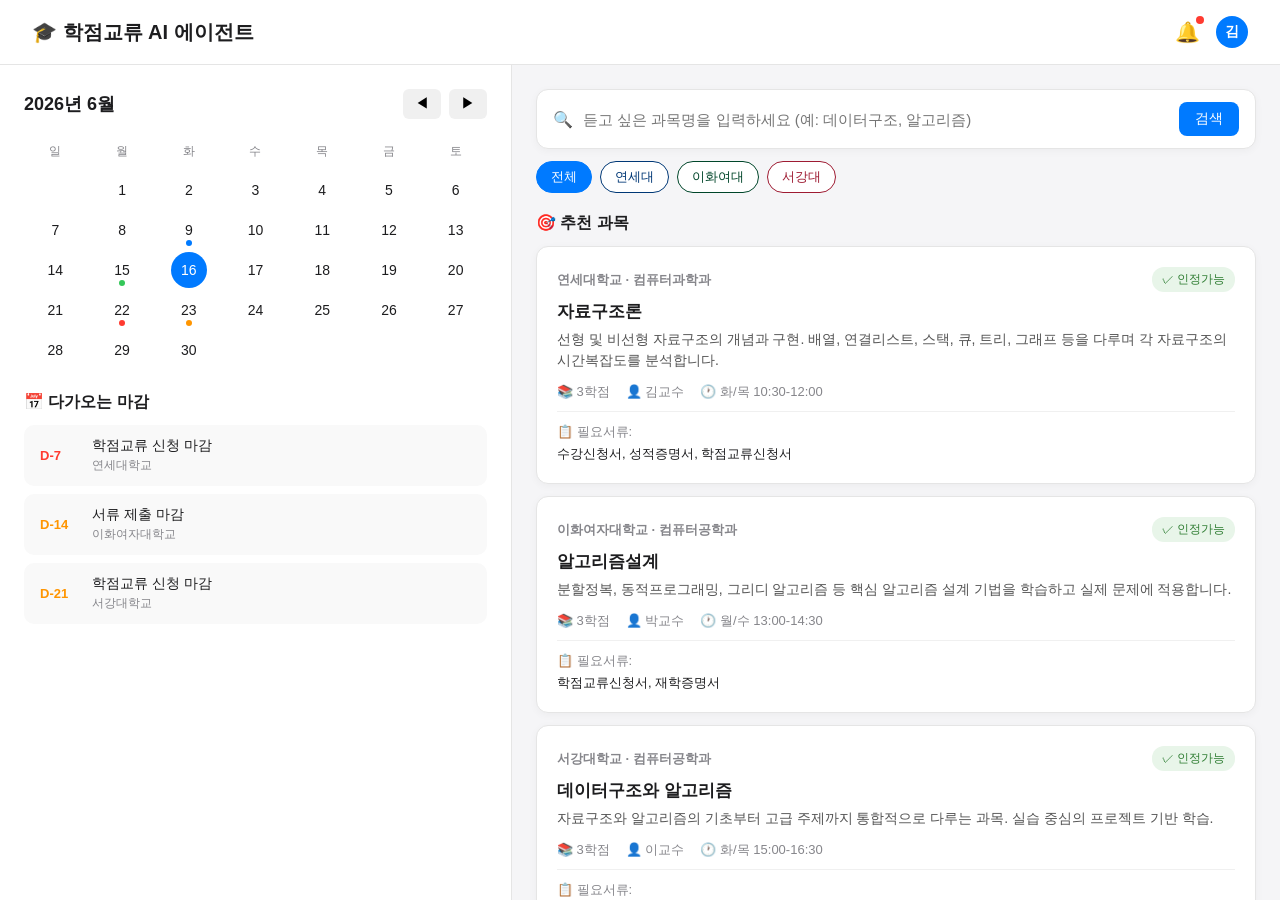
==== credit-exchange-ui.html @ 5b50c48b "first commit" ====
<!DOCTYPE html>
<html lang="ko">
<head>
  <meta charset="UTF-8">
  <meta name="viewport" content="width=device-width, initial-scale=1.0">
  <title>학점교류 AI 에이전트</title>
  <script src="https://mcp.figma.com/mcp/html-to-design/capture.js" async></script>
  <style>
    * { margin: 0; padding: 0; box-sizing: border-box; }
    body { font-family: -apple-system, BlinkMacSystemFont, 'Segoe UI', sans-serif; background: #f5f5f7; color: #1d1d1f; }
    
    .header {
      display: flex; align-items: center; justify-content: space-between;
      padding: 16px 32px; background: #fff; border-bottom: 1px solid #e5e5e5;
    }
    .header h1 { font-size: 20px; font-weight: 700; }
    .header-right { display: flex; align-items: center; gap: 16px; }
    .bell { position: relative; font-size: 20px; cursor: pointer; }
    .bell-badge { position: absolute; top: -4px; right: -4px; width: 8px; height: 8px; background: #ff3b30; border-radius: 50%; }
    .avatar { width: 32px; height: 32px; border-radius: 50%; background: #007aff; display: flex; align-items: center; justify-content: center; color: #fff; font-size: 14px; font-weight: 600; }

    .main { display: flex; height: calc(100vh - 65px); }

    /* Left Panel - Calendar */
    .left-panel { width: 40%; padding: 24px; background: #fff; border-right: 1px solid #e5e5e5; overflow-y: auto; }
    .calendar-header { display: flex; justify-content: space-between; align-items: center; margin-bottom: 16px; }
    .calendar-header h2 { font-size: 18px; font-weight: 600; }
    .calendar-nav { display: flex; gap: 8px; }
    .calendar-nav button { border: none; background: #f0f0f0; border-radius: 6px; padding: 6px 12px; cursor: pointer; font-size: 14px; }
    
    .calendar-grid { display: grid; grid-template-columns: repeat(7, 1fr); gap: 4px; margin-bottom: 24px; }
    .calendar-grid .day-label { text-align: center; font-size: 12px; color: #86868b; padding: 8px 0; font-weight: 500; }
    .calendar-grid .day { text-align: center; padding: 10px 4px; border-radius: 8px; font-size: 14px; position: relative; cursor: pointer; }
    .calendar-grid .day:hover { background: #f5f5f7; }
    .calendar-grid .day.today { background: #007aff; color: #fff; border-radius: 50%; width: 36px; height: 36px; display: flex; align-items: center; justify-content: center; margin: 0 auto; }
    .calendar-grid .day .dot { width: 6px; height: 6px; border-radius: 50%; position: absolute; bottom: 2px; left: 50%; transform: translateX(-50%); }
    .dot-red { background: #ff3b30; }
    .dot-blue { background: #007aff; }
    .dot-green { background: #34c759; }
    .dot-orange { background: #ff9500; }

    .deadlines h3 { font-size: 16px; font-weight: 600; margin-bottom: 12px; }
    .deadline-item { display: flex; align-items: center; gap: 12px; padding: 12px 16px; background: #f9f9f9; border-radius: 10px; margin-bottom: 8px; }
    .deadline-badge { font-size: 13px; font-weight: 700; color: #ff3b30; min-width: 40px; }
    .deadline-badge.soon { color: #ff9500; }
    .deadline-info { font-size: 14px; }
    .deadline-univ { font-size: 12px; color: #86868b; margin-top: 2px; }

    /* Right Panel */
    .right-panel { width: 60%; display: flex; flex-direction: column; padding: 24px; gap: 20px; overflow-y: auto; }

    .search-section { }
    .search-bar { display: flex; align-items: center; background: #fff; border: 1px solid #e5e5e5; border-radius: 12px; padding: 12px 16px; gap: 10px; box-shadow: 0 2px 8px rgba(0,0,0,0.04); }
    .search-bar input { border: none; outline: none; flex: 1; font-size: 15px; }
    .search-bar button { border: none; background: #007aff; color: #fff; border-radius: 8px; padding: 8px 16px; font-size: 14px; font-weight: 500; cursor: pointer; }
    
    .filter-chips { display: flex; gap: 8px; margin-top: 12px; }
    .chip { padding: 6px 14px; border-radius: 20px; font-size: 13px; font-weight: 500; cursor: pointer; border: 1px solid #e5e5e5; background: #fff; }
    .chip.active { background: #007aff; color: #fff; border-color: #007aff; }
    .chip.yonsei { border-color: #003876; color: #003876; }
    .chip.ewha { border-color: #00462a; color: #00462a; }
    .chip.sogang { border-color: #9e1b32; color: #9e1b32; }

    .results-section { flex: 1; }
    .results-section h3 { font-size: 16px; font-weight: 600; margin-bottom: 12px; }
    
    .course-card { background: #fff; border-radius: 12px; padding: 20px; margin-bottom: 12px; border: 1px solid #e5e5e5; box-shadow: 0 2px 8px rgba(0,0,0,0.04); }
    .card-header { display: flex; justify-content: space-between; align-items: center; margin-bottom: 8px; }
    .card-univ { font-size: 13px; font-weight: 600; color: #86868b; }
    .card-badge { font-size: 12px; background: #e8f5e9; color: #2e7d32; padding: 4px 10px; border-radius: 12px; font-weight: 500; }
    .card-title { font-size: 17px; font-weight: 600; margin-bottom: 6px; }
    .card-desc { font-size: 14px; color: #555; margin-bottom: 12px; line-height: 1.5; }
    .card-meta { display: flex; gap: 16px; font-size: 13px; color: #86868b; }
    .card-docs { margin-top: 10px; padding-top: 10px; border-top: 1px solid #f0f0f0; }
    .card-docs span { font-size: 13px; color: #86868b; }
    .card-docs .doc-list { font-size: 13px; color: #1d1d1f; margin-top: 4px; }
  </style>
</head>
<body>
  <div class="header">
    <h1>🎓 학점교류 AI 에이전트</h1>
    <div class="header-right">
      <div class="bell">🔔<span class="bell-badge"></span></div>
      <div class="avatar">김</div>
    </div>
  </div>

  <div class="main">
    <!-- Left Panel: Calendar -->
    <div class="left-panel">
      <div class="calendar-header">
        <h2>2026년 6월</h2>
        <div class="calendar-nav">
          <button>◀</button>
          <button>▶</button>
        </div>
      </div>

      <div class="calendar-grid">
        <div class="day-label">일</div><div class="day-label">월</div><div class="day-label">화</div><div class="day-label">수</div><div class="day-label">목</div><div class="day-label">금</div><div class="day-label">토</div>
        <div class="day"></div><div class="day">1</div><div class="day">2</div><div class="day">3</div><div class="day">4</div><div class="day">5</div><div class="day">6</div>
        <div class="day">7</div><div class="day">8</div><div class="day">9<span class="dot dot-blue"></span></div><div class="day">10</div><div class="day">11</div><div class="day">12</div><div class="day">13</div>
        <div class="day">14</div><div class="day">15<span class="dot dot-green"></span></div><div class="day today">16</div><div class="day">17</div><div class="day">18</div><div class="day">19</div><div class="day">20</div>
        <div class="day">21</div><div class="day">22<span class="dot dot-red"></span></div><div class="day">23<span class="dot dot-orange"></span></div><div class="day">24</div><div class="day">25</div><div class="day">26</div><div class="day">27</div>
        <div class="day">28</div><div class="day">29</div><div class="day">30</div><div class="day"></div><div class="day"></div><div class="day"></div><div class="day"></div>
      </div>

      <div class="deadlines">
        <h3>📅 다가오는 마감</h3>
        <div class="deadline-item">
          <span class="deadline-badge">D-7</span>
          <div>
            <div class="deadline-info">학점교류 신청 마감</div>
            <div class="deadline-univ">연세대학교</div>
          </div>
        </div>
        <div class="deadline-item">
          <span class="deadline-badge soon">D-14</span>
          <div>
            <div class="deadline-info">서류 제출 마감</div>
            <div class="deadline-univ">이화여자대학교</div>
          </div>
        </div>
        <div class="deadline-item">
          <span class="deadline-badge soon">D-21</span>
          <div>
            <div class="deadline-info">학점교류 신청 마감</div>
            <div class="deadline-univ">서강대학교</div>
          </div>
        </div>
      </div>
    </div>

    <!-- Right Panel: Search + Results -->
    <div class="right-panel">
      <div class="search-section">
        <div class="search-bar">
          <span>🔍</span>
          <input type="text" placeholder="듣고 싶은 과목명을 입력하세요 (예: 데이터구조, 알고리즘)">
          <button>검색</button>
        </div>
        <div class="filter-chips">
          <span class="chip active">전체</span>
          <span class="chip yonsei">연세대</span>
          <span class="chip ewha">이화여대</span>
          <span class="chip sogang">서강대</span>
        </div>
      </div>

      <div class="results-section">
        <h3>🎯 추천 과목</h3>
        
        <div class="course-card">
          <div class="card-header">
            <span class="card-univ">연세대학교 · 컴퓨터과학과</span>
            <span class="card-badge">✓ 인정가능</span>
          </div>
          <div class="card-title">자료구조론</div>
          <div class="card-desc">선형 및 비선형 자료구조의 개념과 구현. 배열, 연결리스트, 스택, 큐, 트리, 그래프 등을 다루며 각 자료구조의 시간복잡도를 분석합니다.</div>
          <div class="card-meta">
            <span>📚 3학점</span>
            <span>👤 김교수</span>
            <span>🕐 화/목 10:30-12:00</span>
          </div>
          <div class="card-docs">
            <span>📋 필요서류:</span>
            <div class="doc-list">수강신청서, 성적증명서, 학점교류신청서</div>
          </div>
        </div>

        <div class="course-card">
          <div class="card-header">
            <span class="card-univ">이화여자대학교 · 컴퓨터공학과</span>
            <span class="card-badge">✓ 인정가능</span>
          </div>
          <div class="card-title">알고리즘설계</div>
          <div class="card-desc">분할정복, 동적프로그래밍, 그리디 알고리즘 등 핵심 알고리즘 설계 기법을 학습하고 실제 문제에 적용합니다.</div>
          <div class="card-meta">
            <span>📚 3학점</span>
            <span>👤 박교수</span>
            <span>🕐 월/수 13:00-14:30</span>
          </div>
          <div class="card-docs">
            <span>📋 필요서류:</span>
            <div class="doc-list">학점교류신청서, 재학증명서</div>
          </div>
        </div>

        <div class="course-card">
          <div class="card-header">
            <span class="card-univ">서강대학교 · 컴퓨터공학과</span>
            <span class="card-badge">✓ 인정가능</span>
          </div>
          <div class="card-title">데이터구조와 알고리즘</div>
          <div class="card-desc">자료구조와 알고리즘의 기초부터 고급 주제까지 통합적으로 다루는 과목. 실습 중심의 프로젝트 기반 학습.</div>
          <div class="card-meta">
            <span>📚 3학점</span>
            <span>👤 이교수</span>
            <span>🕐 화/목 15:00-16:30</span>
          </div>
          <div class="card-docs">
            <span>📋 필요서류:</span>
            <div class="doc-list">수강신청서, 학점교류신청서, 성적증명서</div>
          </div>
        </div>
      </div>
    </div>
  </div>
</body>
</html>
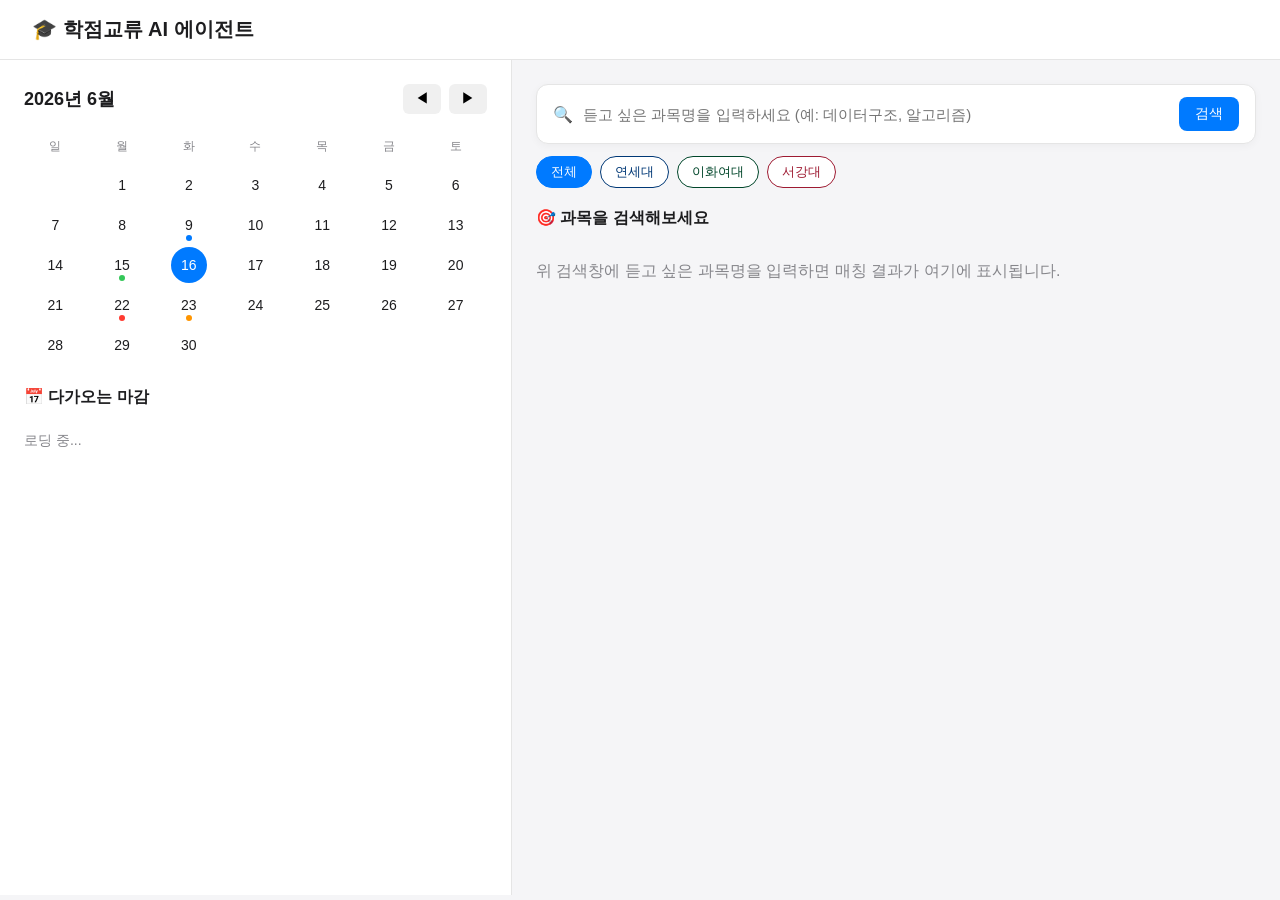
==== commit 3617054a: "feat: 프론트엔드 백엔드 API 연동 및 하드코딩 제거, 로그인 UI 제거" ====
--- a/credit-exchange-ui.html
+++ b/credit-exchange-ui.html
@@ -79,10 +79,7 @@
 <body>
   <div class="header">
     <h1>🎓 학점교류 AI 에이전트</h1>
-    <div class="header-right">
-      <div class="bell">🔔<span class="bell-badge"></span></div>
-      <div class="avatar">김</div>
-    </div>
+    <div class="header-right"></div>
   </div>
 
   <div class="main">
@@ -107,27 +104,7 @@
 
       <div class="deadlines">
         <h3>📅 다가오는 마감</h3>
-        <div class="deadline-item">
-          <span class="deadline-badge">D-7</span>
-          <div>
-            <div class="deadline-info">학점교류 신청 마감</div>
-            <div class="deadline-univ">연세대학교</div>
-          </div>
-        </div>
-        <div class="deadline-item">
-          <span class="deadline-badge soon">D-14</span>
-          <div>
-            <div class="deadline-info">서류 제출 마감</div>
-            <div class="deadline-univ">이화여자대학교</div>
-          </div>
-        </div>
-        <div class="deadline-item">
-          <span class="deadline-badge soon">D-21</span>
-          <div>
-            <div class="deadline-info">학점교류 신청 마감</div>
-            <div class="deadline-univ">서강대학교</div>
-          </div>
-        </div>
+        <p style="color:#86868b; font-size:14px; padding:12px 0;">로딩 중...</p>
       </div>
     </div>
 
@@ -148,63 +125,171 @@
       </div>
 
       <div class="results-section">
-        <h3>🎯 추천 과목</h3>
-        
-        <div class="course-card">
-          <div class="card-header">
-            <span class="card-univ">연세대학교 · 컴퓨터과학과</span>
-            <span class="card-badge">✓ 인정가능</span>
-          </div>
-          <div class="card-title">자료구조론</div>
-          <div class="card-desc">선형 및 비선형 자료구조의 개념과 구현. 배열, 연결리스트, 스택, 큐, 트리, 그래프 등을 다루며 각 자료구조의 시간복잡도를 분석합니다.</div>
-          <div class="card-meta">
-            <span>📚 3학점</span>
-            <span>👤 김교수</span>
-            <span>🕐 화/목 10:30-12:00</span>
-          </div>
-          <div class="card-docs">
-            <span>📋 필요서류:</span>
-            <div class="doc-list">수강신청서, 성적증명서, 학점교류신청서</div>
-          </div>
-        </div>
-
-        <div class="course-card">
-          <div class="card-header">
-            <span class="card-univ">이화여자대학교 · 컴퓨터공학과</span>
-            <span class="card-badge">✓ 인정가능</span>
-          </div>
-          <div class="card-title">알고리즘설계</div>
-          <div class="card-desc">분할정복, 동적프로그래밍, 그리디 알고리즘 등 핵심 알고리즘 설계 기법을 학습하고 실제 문제에 적용합니다.</div>
-          <div class="card-meta">
-            <span>📚 3학점</span>
-            <span>👤 박교수</span>
-            <span>🕐 월/수 13:00-14:30</span>
-          </div>
-          <div class="card-docs">
-            <span>📋 필요서류:</span>
-            <div class="doc-list">학점교류신청서, 재학증명서</div>
-          </div>
-        </div>
-
-        <div class="course-card">
-          <div class="card-header">
-            <span class="card-univ">서강대학교 · 컴퓨터공학과</span>
-            <span class="card-badge">✓ 인정가능</span>
-          </div>
-          <div class="card-title">데이터구조와 알고리즘</div>
-          <div class="card-desc">자료구조와 알고리즘의 기초부터 고급 주제까지 통합적으로 다루는 과목. 실습 중심의 프로젝트 기반 학습.</div>
-          <div class="card-meta">
-            <span>📚 3학점</span>
-            <span>👤 이교수</span>
-            <span>🕐 화/목 15:00-16:30</span>
-          </div>
-          <div class="card-docs">
-            <span>📋 필요서류:</span>
-            <div class="doc-list">수강신청서, 학점교류신청서, 성적증명서</div>
-          </div>
-        </div>
+        <h3>🎯 과목을 검색해보세요</h3>
+        <p style="color:#86868b; padding:20px 0;">위 검색창에 듣고 싶은 과목명을 입력하면 매칭 결과가 여기에 표시됩니다.</p>
       </div>
     </div>
   </div>
+  <script>
+    const API_BASE = "http://localhost:8000";
+
+    // DOM 요소 캐싱
+    const searchInput = document.querySelector(".search-bar input");
+    const searchBtn = document.querySelector(".search-bar button");
+    const resultsSection = document.querySelector(".results-section");
+    const filterChips = document.querySelectorAll(".chip");
+
+    let currentFilter = "전체";
+    let lastResults = [];
+
+    // 대학 ID → 한글 매핑
+    const UNIV_MAP = {
+      yonsei: "연세대학교",
+      sogang: "서강대학교",
+      hongik: "홍익대학교",
+      sookmyung: "숙명여자대학교",
+      ewha: "이화여자대학교",
+    };
+
+    // 검색 실행
+    async function doSearch(query) {
+      if (!query.trim()) return;
+      resultsSection.innerHTML = `<h3>🔍 검색 중...</h3>`;
+
+      try {
+        const res = await fetch(`${API_BASE}/api/search?q=${encodeURIComponent(query)}`);
+        if (!res.ok) throw new Error(`HTTP ${res.status}`);
+        const data = await res.json();
+        lastResults = data.matches || [];
+        renderResults(lastResults, data.apply_info || []);
+      } catch (err) {
+        resultsSection.innerHTML = `<h3>⚠️ 오류</h3><p>${err.message}</p>`;
+      }
+    }
+
+    // 결과 렌더링
+    function renderResults(matches, applyInfo) {
+      // 필터 적용
+      let filtered = matches;
+      if (currentFilter !== "전체") {
+        filtered = matches.filter((m) => {
+          const univName = UNIV_MAP[m.course.university_id] || m.course.university_id;
+          return univName.includes(currentFilter);
+        });
+      }
+
+      if (filtered.length === 0) {
+        resultsSection.innerHTML = `<h3>🎯 검색 결과</h3><p style="color:#86868b; padding:20px 0;">일치하는 과목이 없습니다.</p>`;
+        return;
+      }
+
+      // 대학별 서류 정보 맵
+      const applyMap = {};
+      for (const info of applyInfo) {
+        applyMap[info.id] = info;
+      }
+
+      let html = `<h3>🎯 검색 결과 (${filtered.length}건)</h3>`;
+      for (const m of filtered) {
+        const course = m.course;
+        const univName = UNIV_MAP[course.university_id] || course.university_id;
+        const dept = course.department || "";
+        const credits = course.credits ? `📚 ${course.credits}학점` : "";
+        const desc = course.description || m.reason || "";
+        const info = applyMap[course.university_id];
+        const docs = info && info.documents.length > 0
+          ? `<div class="card-docs"><span>📋 필요서류:</span><div class="doc-list">${info.documents.join(", ")}</div></div>`
+          : "";
+        const applyEnd = info && info.apply_end
+          ? `<span>📅 마감: ${info.apply_end}</span>`
+          : "";
+
+        html += `
+          <div class="course-card">
+            <div class="card-header">
+              <span class="card-univ">${univName}${dept ? " · " + dept : ""}</span>
+              <span class="card-badge">✓ 인정가능</span>
+            </div>
+            <div class="card-title">${escapeHtml(course.title)}</div>
+            <div class="card-desc">${escapeHtml(desc)}</div>
+            <div class="card-meta">
+              ${credits ? `<span>${credits}</span>` : ""}
+              ${applyEnd}
+              ${course.source_url ? `<a href="${course.source_url}" target="_blank" style="color:#007aff;">상세보기</a>` : ""}
+            </div>
+            ${docs}
+          </div>`;
+      }
+      resultsSection.innerHTML = html;
+    }
+
+    // XSS 방지용 이스케이프
+    function escapeHtml(str) {
+      if (!str) return "";
+      const div = document.createElement("div");
+      div.textContent = str;
+      return div.innerHTML;
+    }
+
+    // 캘린더 일정 로드
+    async function loadCalendar() {
+      try {
+        const res = await fetch(`${API_BASE}/api/calendar`);
+        if (!res.ok) return;
+        const events = await res.json();
+        renderDeadlines(events);
+      } catch (err) {
+        console.warn("캘린더 로드 실패:", err.message);
+      }
+    }
+
+    // 마감 일정 렌더링
+    function renderDeadlines(events) {
+      const deadlinesEl = document.querySelector(".deadlines");
+      if (!events.length) return;
+
+      const today = new Date();
+      const upcoming = events
+        .map((e) => ({ ...e, endDate: new Date(e.end) }))
+        .filter((e) => e.endDate >= today)
+        .sort((a, b) => a.endDate - b.endDate)
+        .slice(0, 5);
+
+      if (!upcoming.length) return;
+
+      let html = `<h3>📅 다가오는 마감</h3>`;
+      for (const ev of upcoming) {
+        const dDay = Math.ceil((ev.endDate - today) / (1000 * 60 * 60 * 24));
+        const badgeClass = dDay <= 7 ? "deadline-badge" : "deadline-badge soon";
+        html += `
+          <div class="deadline-item">
+            <span class="${badgeClass}">D-${dDay}</span>
+            <div>
+              <div class="deadline-info">${escapeHtml(ev.title)}</div>
+              ${ev.url ? `<a href="${ev.url}" target="_blank" style="font-size:12px; color:#007aff;">신청 바로가기</a>` : ""}
+            </div>
+          </div>`;
+      }
+      deadlinesEl.innerHTML = html;
+    }
+
+    // 이벤트 바인딩
+    searchBtn.addEventListener("click", () => doSearch(searchInput.value));
+    searchInput.addEventListener("keydown", (e) => {
+      if (e.key === "Enter") doSearch(searchInput.value);
+    });
+
+    filterChips.forEach((chip) => {
+      chip.addEventListener("click", () => {
+        filterChips.forEach((c) => c.classList.remove("active"));
+        chip.classList.add("active");
+        currentFilter = chip.textContent.trim();
+        if (lastResults.length) renderResults(lastResults, []);
+      });
+    });
+
+    // 초기 로드: 캘린더 일정
+    loadCalendar();
+  </script>
 </body>
 </html>
